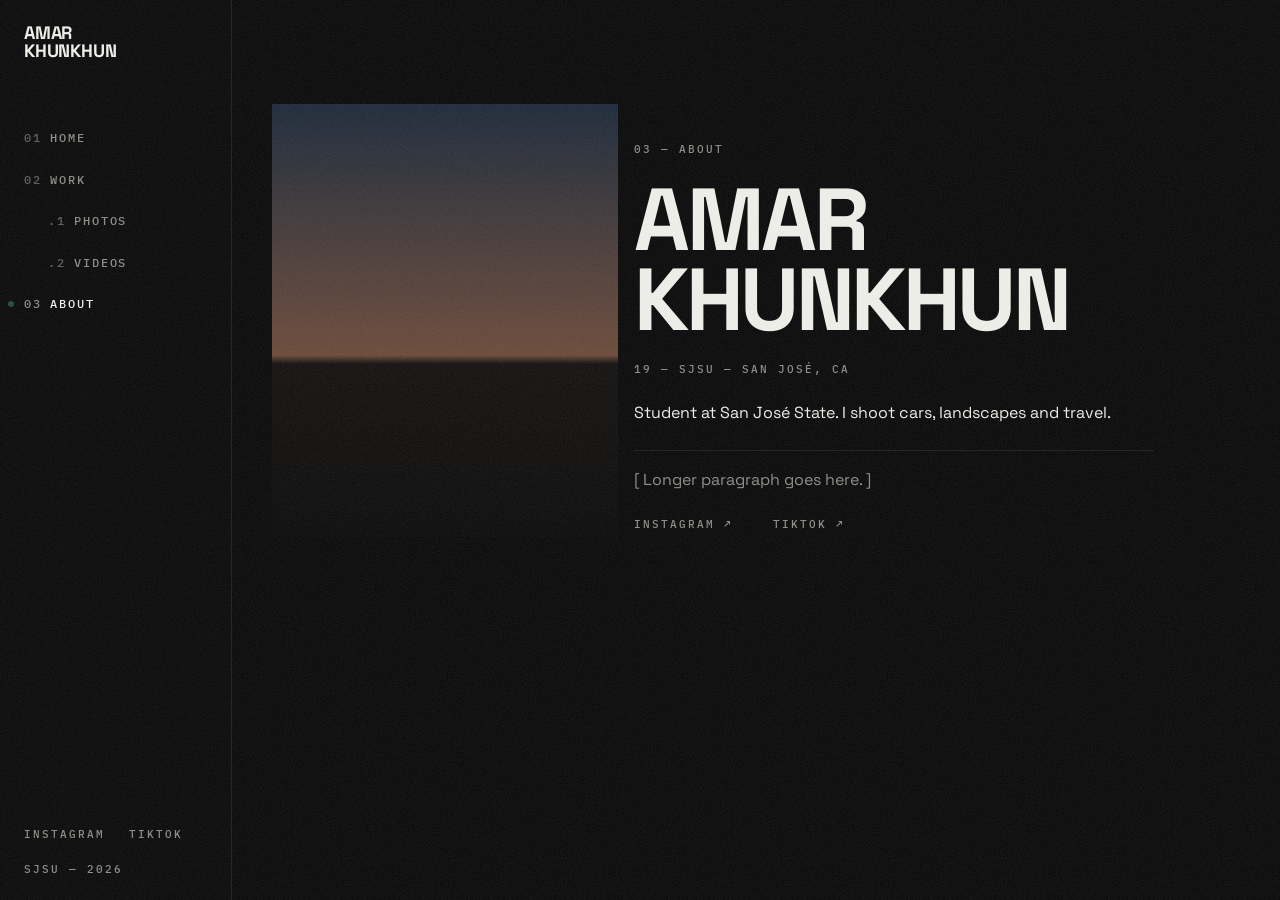
==== about/index.html @ ba5ad930 "First version of the portfolio site Co-Authored-By: Claude Opus 5.5 <noreply@anthropic.com> Claude-S" ====
<!doctype html>
<html lang="en">
<head>
<meta charset="utf-8">
<meta name="viewport" content="width=device-width, initial-scale=1, viewport-fit=cover">
<title>Amar Khunkhun — About</title>
<meta name="description" content="Photos and video by Amar Khunkhun. Cars, landscapes and travel.">
<meta name="theme-color" content="#0a0a0a">
<meta property="og:title" content="Amar Khunkhun — About">
<meta property="og:description" content="Photos and video by Amar Khunkhun. Cars, landscapes and travel.">
<meta property="og:type" content="website">
<!-- add your own social preview image: <meta property="og:image" content="https://YOUR-DOMAIN/media/og.jpg"> -->
<link rel="icon" href="data:image/svg+xml,%3Csvg xmlns='http://www.w3.org/2000/svg' viewBox='0 0 32 32'%3E%3Crect width='32' height='32' fill='%230f2a1d'/%3E%3Crect x='6' y='0' width='4' height='20' fill='%231e4d35'/%3E%3Crect x='14' y='12' width='4' height='20' fill='%231e4d35'/%3E%3Crect x='22' y='0' width='4' height='14' fill='%231e4d35'/%3E%3C/svg%3E">
<link rel="preconnect" href="https://fonts.googleapis.com">
<link rel="preconnect" href="https://fonts.gstatic.com" crossorigin>
<link rel="stylesheet" href="../tokens.css">
<link rel="stylesheet" href="../styles.css">
<script>try{if(sessionStorage.getItem('ak-cut'))document.documentElement.classList.add('ak-incoming')}catch(e){}</script>
</head>
<body class="ak" data-page="about" data-root="../">
<a class="ak-skip" href="#main">Skip to content</a>

<aside class="ak-rail">
  <div>
    <a class="ak-rail__name" href=".././" data-cut="Home" data-frame="01"><span>Amar</span><span>Khunkhun</span></a>
    <ul class="ak-nav" aria-label="Main">
      <li><a class="ak-nav__link" href=".././" data-cut="Home" data-frame="01"><i>01</i>Home</a></li>
      <li><span class="ak-nav__link ak-nav__group"><i>02</i>Work</span>
        <ul>
          <li><a class="ak-nav__link" href="../photos/" data-cut="Photos" data-frame="02.1"><i>.1</i>Photos</a></li>
          <li><a class="ak-nav__link" href="../videos/" data-cut="Videos" data-frame="02.2"><i>.2</i>Videos</a></li>
        </ul>
      </li>
      <li><a class="ak-nav__link" href="../about/" data-cut="About" data-frame="03" aria-current="page"><i>03</i>About</a></li>
    </ul>
  </div>
  <div class="ak-rail__foot">
    <div class="ak-rail__social"><a class="ak-link" href="#" data-link="instagram">Instagram</a><a class="ak-link" href="#" data-link="tiktok">TikTok</a></div>
    <span class="ak-label">SJSU — 2026</span>
  </div>
</aside>

<header class="ak-bar" data-open="false">
  <a class="ak-bar__name" href=".././" data-cut="Home" data-frame="01">Amar Khunkhun</a>
  <button class="ak-bar__btn" aria-expanded="false" aria-controls="menu">Menu</button>
</header>
<nav class="ak-menu" id="menu" data-open="false" aria-label="Main">
  <ul class="ak-menu__list">
    <li><a class="ak-menu__link" href=".././" data-cut="Home" data-frame="01"><i>01</i>Home</a></li>
    <li><span class="ak-menu__link"><i>02</i>Work</span>
      <div class="ak-menu__sub"><a class="" href="../photos/" data-cut="Photos" data-frame="02.1">Photos</a><a class="" href="../videos/" data-cut="Videos" data-frame="02.2">Videos</a></div></li>
    <li><a class="ak-menu__link" href="../about/" data-cut="About" data-frame="03" aria-current="page"><i>03</i>About</a></li>
  </ul>
  <div class="ak-menu__foot"><a class="ak-label" href="#" data-link="instagram">Instagram ↗</a><a class="ak-label" href="#" data-link="tiktok">TikTok ↗</a></div>
</nav>

<main class="ak-page" id="main">
  <section class="ak-about ak-head">
    <!-- The portrait comes from media.js → about.portrait. This div is the placeholder. -->
    <div class="ak-about__portrait ak-ph" data-tone="dusk" role="img" aria-label="Portrait placeholder"></div>
    <div class="ak-about__text">
      <span class="ak-label">03 — About</span>
      <h1 class="ak-title">Amar<br>Khunkhun</h1>
      <span class="ak-label">19 — SJSU — San José, CA</span>
      <p>Student at San José State. I shoot cars, landscapes and travel.</p>
      <!-- YOUR LONGER PARAGRAPH: replace the line below. Keep it under ~80 words. -->
      <p class="ak-about__later">[ Longer paragraph goes here. ]</p>
      <div class="ak-about__links"><a class="ak-link" href="#" data-link="instagram">Instagram ↗</a><a class="ak-link" href="#" data-link="tiktok">TikTok ↗</a></div>
    </div>
  </section>
</main>

<div class="ak-grain" aria-hidden="true"></div>
<div class="ak-shutter" data-state="idle" aria-hidden="true">
  <div class="ak-shutter__blades"><i></i><i></i><i></i><i></i><i></i></div>
  <div class="ak-letterbox"></div>
  <div class="ak-shutter__slate"><span class="ak-shutter__frame"></span><span class="ak-slate ak-shutter__word"></span></div>
</div>

<script src="../media.js"></script>
<script src="../main.js"></script>
</body>
</html>
---- tokens.css ----
/* tokens.css — generated from the design system. Edit values here to retheme the whole site. */
:root {

  /* color */
  --ground: #0a0a0a;
  --ground-raised: #121212;
  --letterbox: #000000;
  --line: #1f1f1d;
  --ink: #edede8;
  --ink-muted: #8c8c86;
  --ink-faint: #5e5e59;
  --green-900: #0f2a1d;
  --green-700: #1e4d35;
  --scrim: rgba(10, 10, 10, 0.99);
  --focus: var(--ink);

  /* type */
  --font-sans: "Space Grotesk", "Helvetica Neue", Arial, sans-serif;
  --font-mono: "IBM Plex Mono", "Courier New", ui-monospace, monospace;

  /* spacing */
  --space-1: 4px;
  --space-2: 8px;
  --space-3: 16px;
  --space-4: 24px;
  --space-5: 40px;
  --space-6: 64px;
  --space-7: 128px;

  /* radius */
  --radius-0: 0px;
  --radius-dot: 50%;

  /* duration */
  --dur-snap: 120ms;
  --dur-cut: 220ms;
  --dur-hold: 160ms;
  --dur-open: 260ms;
  --dur-fade: 200ms;

  /* easing */
  --ease-snap: cubic-bezier(0.7, 0, 0.2, 1);
  --ease-out: cubic-bezier(0.16, 1, 0.3, 1);
  --ease-linear: linear;

  /* layout */
  --rail-width: 232px;
  --bar-height: 56px;
  --letterbox-height: 10vh;
  --row-height: 320px;
  --bp-desktop: 900px;

  /* opacity */
  --grain-opacity: 0.07;
  --hero-dim: 0.82;

  /* zIndex */
  --z-grain: 90;
  --z-rail: 50;
  --z-overlay: 70;
  --z-shutter: 100;
}
---- styles.css ----
@import url("https://fonts.googleapis.com/css2?family=IBM+Plex+Mono:wght@400;500&family=Space+Grotesk:wght@400;500;700&display=swap");

/* ============================================================
   AMAR KHUNKHUN — component styles
   Every value comes from tokens.css. Fallbacks are only there
   so this file still works if it is copied into the real site
   before tokens.css is.
   ============================================================ */

.ak {
  margin: 0;
  background: var(--ground, #0a0a0a);
  color: var(--ink, #edede8);
  font-family: var(--font-sans);
  font-size: 16px;
  line-height: 1.6;
  -webkit-font-smoothing: antialiased;
  text-rendering: optimizeLegibility;
}
.ak *, .ak *::before, .ak *::after { box-sizing: border-box; }
:where(.ak) a { color: inherit; text-decoration: none; }
:where(.ak) button { font: inherit; color: inherit; background: none; border: 0; padding: 0; cursor: pointer; }
.ak :focus-visible { outline: 1px solid var(--focus, #edede8); outline-offset: 3px; border-radius: var(--radius-0); }

/* ---------- mono language ---------- */
.ak-label, .ak-nav__link, .ak-counter, .ak-slate {
  font-family: var(--font-mono);
  text-transform: uppercase;
  font-variant-numeric: tabular-nums;
}
.ak-label   { font-size: 11px; line-height: 1.2; font-weight: 500; letter-spacing: .18em; color: var(--ink-muted); }
.ak-counter { font-size: 12px; line-height: 1;   font-weight: 400; letter-spacing: .12em; color: var(--ink-muted); }
.ak-slate   { font-size: 14px; line-height: 1;   font-weight: 500; letter-spacing: .32em; color: var(--ink); }
.ak-label--ink, .ak-counter--ink { color: var(--ink); }

.ak-link {
  font-family: var(--font-mono); font-size: 11px; font-weight: 500; letter-spacing: .18em;
  text-transform: uppercase; color: var(--ink-muted);
  background-image: linear-gradient(var(--green-700), var(--green-700));
  background-size: 0 1px; background-repeat: no-repeat; background-position: 0 100%;
  padding-bottom: 3px;
  transition: color var(--dur-snap) var(--ease-snap), background-size var(--dur-cut) var(--ease-snap);
}
.ak-link:hover { color: var(--ink); background-size: 100% 1px; }

.ak-title {
  font-family: var(--font-sans); font-weight: 700; text-transform: uppercase;
  font-size: 88px; line-height: .9; letter-spacing: -.04em; margin: 0;
}
@media (max-width: 899px) { .ak-title { font-size: 48px; } }

/* ---------- film grain ---------- */
.ak-grain {
  position: fixed; inset: -50%; width: 200%; height: 200%;
  pointer-events: none; z-index: var(--z-grain, 90);
  opacity: var(--grain-opacity, .07);
  background-image: url("data:image/svg+xml;utf8,<svg xmlns='http://www.w3.org/2000/svg' width='220' height='220'><filter id='n'><feTurbulence type='fractalNoise' baseFrequency='.85' numOctaves='2' stitchTiles='stitch'/><feColorMatrix values='0 0 0 0 1  0 0 0 0 1  0 0 0 0 1  0 0 0 1.4 -.2'/></filter><rect width='100%' height='100%' filter='url(%23n)'/></svg>");
  animation: ak-grain 1s steps(8) infinite;
}
.ak-grain--contained { position: absolute; }
@keyframes ak-grain {
  0%   { transform: translate(0, 0); }
  12%  { transform: translate(-6%, 4%); }
  25%  { transform: translate(4%, -8%); }
  37%  { transform: translate(-10%, -2%); }
  50%  { transform: translate(8%, 6%); }
  62%  { transform: translate(-2%, 10%); }
  75%  { transform: translate(10%, -4%); }
  87%  { transform: translate(-8%, -10%); }
  100% { transform: translate(0, 0); }
}

/* ---------- letterbox ---------- */
.ak-letterbox { position: absolute; inset: 0; pointer-events: none; z-index: 3; }
.ak-letterbox::before, .ak-letterbox::after {
  content: ""; position: absolute; left: 0; right: 0;
  height: var(--lb-h, var(--letterbox-height, 10vh));
  background: var(--letterbox);
  transition: transform var(--dur-cut) var(--ease-snap);
}
.ak-letterbox::before { top: 0; }
.ak-letterbox::after  { bottom: 0; }
.ak-letterbox[data-open="false"]::before { transform: translateY(-100%); }
.ak-letterbox[data-open="false"]::after  { transform: translateY(100%); }

/* ---------- placeholder media (delete once real files exist) ---------- */
.ak-ph { background: var(--ground-raised); position: relative; overflow: hidden; }
.ak-ph[data-tone="dusk"]   { background: linear-gradient(180deg, #1d2a3a 0%, #6b4a3a 58%, #141210 60%, #0c0c0c 100%); }
.ak-ph[data-tone="desert"] { background: linear-gradient(180deg, #c98a4b 0%, #e2b277 40%, #3a2a1c 41%, #1a140f 100%); }
.ak-ph[data-tone="forest"] { background: linear-gradient(170deg, #0f2a1d 0%, #2f5a3e 45%, #0a1610 100%); }
.ak-ph[data-tone="neon"]   { background: radial-gradient(60% 40% at 30% 70%, #d23a3a 0%, transparent 70%), radial-gradient(40% 30% at 75% 40%, #2a6fd2 0%, transparent 70%), #0b0b10; }
.ak-ph[data-tone="snow"]   { background: linear-gradient(180deg, #9fb3c6 0%, #dfe6ec 55%, #6d7a86 56%, #2a3036 100%); }
.ak-ph[data-tone="ocean"]  { background: linear-gradient(180deg, #8ec5d6 0%, #3a7d9a 50%, #0d2c3d 51%, #061a24 100%); }
.ak-ph[data-tone="night"]  { background: radial-gradient(30% 20% at 50% 80%, #f0c070 0%, transparent 80%), linear-gradient(180deg, #05070c, #10141c); }
.ak-ph[data-tone="rust"]   { background: linear-gradient(135deg, #3b1d12 0%, #a14a24 50%, #241510 100%); }
.ak-ph--moving { background-size: 200% 200% !important; animation: ak-drift 6s linear infinite; }
@keyframes ak-drift { 0% { background-position: 0% 50%; } 50% { background-position: 100% 50%; } 100% { background-position: 0% 50%; } }

/* ---------- left rail (desktop) ---------- */
.ak-rail {
  position: fixed; top: 0; left: 0; bottom: 0; width: var(--rail-width, 232px);
  padding: var(--space-4); display: flex; flex-direction: column; justify-content: space-between;
  border-right: 1px solid var(--line); background: var(--ground); z-index: var(--z-rail, 50);
}
.ak-rail--contained { position: absolute; }
.ak-rail__name { font-weight: 700; font-size: 18px; line-height: 1; letter-spacing: -.01em; text-transform: uppercase; display: block; }
.ak-rail__name span { display: block; }
.ak-nav { list-style: none; margin: var(--space-6) 0 0; padding: 0; display: grid; gap: var(--space-3); }
.ak-nav ul { list-style: none; margin: var(--space-3) 0 0; padding: 0 0 0 var(--space-4); display: grid; gap: var(--space-3); }
.ak-nav__link {
  font-size: 12px; line-height: 1; font-weight: 500; letter-spacing: .16em;
  color: var(--ink-muted); display: inline-flex; gap: var(--space-2); align-items: center; position: relative;
  transition: color var(--dur-snap) var(--ease-snap);
}
.ak-nav__link i { font-style: normal; color: var(--ink-faint); transition: color var(--dur-snap) var(--ease-snap); }
.ak-nav__link:hover, .ak-nav__link:hover i { color: var(--ink); }
.ak-nav__link[aria-current="page"] { color: var(--ink); }
.ak-nav__link[aria-current="page"] i { color: var(--ink-muted); }
.ak-nav__link[aria-current="page"]::before {
  content: ""; position: absolute; left: calc(-1 * var(--space-3)); top: 50%;
  width: 6px; height: 6px; margin-top: -3px; border-radius: var(--radius-dot); background: var(--green-700);
}
.ak-nav__group { color: var(--ink-muted); }
.ak-rail__foot { display: grid; gap: var(--space-3); }
.ak-rail__social { display: flex; gap: var(--space-4); }
@media (max-width: 899px) { .ak-rail:not(.ak-rail--force) { display: none; } }

/* ---------- mobile bar + full-screen menu ---------- */
.ak-bar {
  position: fixed; top: 0; left: 0; right: 0; height: var(--bar-height, 56px);
  padding: 0 var(--space-3); display: flex; align-items: center; justify-content: space-between;
  background: var(--ground); border-bottom: 1px solid var(--line); z-index: calc(var(--z-overlay, 70) + 1);
}
.ak-bar--contained { position: absolute; }
.ak-bar__name { font-weight: 700; font-size: 18px; letter-spacing: -.01em; text-transform: uppercase; }
.ak-bar__btn { font-family: var(--font-mono); font-size: 12px; letter-spacing: .16em; text-transform: uppercase; padding: 12px 0 12px 16px; min-height: 44px; }
.ak-bar[data-open="true"] { background: var(--green-900); border-color: transparent; }
@media (min-width: 900px) { .ak-bar:not(.ak-bar--force) { display: none; } }

.ak-menu {
  position: fixed; inset: 0; z-index: var(--z-overlay, 70); background: var(--green-900);
  padding: calc(var(--bar-height, 56px) + var(--space-6)) var(--space-3) var(--space-4);
  display: flex; flex-direction: column; justify-content: space-between;
  transform: translateY(-100%); visibility: hidden;
  transition: transform var(--dur-cut) var(--ease-snap), visibility 0s linear var(--dur-cut);
}
.ak-menu--contained { position: absolute; }
.ak-menu[data-open="true"] { transform: none; visibility: visible; transition: transform var(--dur-cut) var(--ease-snap), visibility 0s; }
.ak-menu__list { list-style: none; margin: 0; padding: 0; display: grid; gap: var(--space-3); }
.ak-menu__link { display: flex; align-items: baseline; gap: var(--space-3); font-weight: 700; font-size: 56px; line-height: 1; letter-spacing: -.035em; text-transform: uppercase; }
.ak-menu__link i { font-style: normal; font-family: var(--font-mono); font-size: 12px; font-weight: 500; letter-spacing: .16em; color: var(--ink); opacity: .9; }
.ak-menu__sub { display: flex; gap: var(--space-4); padding-left: 40px; }
.ak-menu__sub a { font-family: var(--font-mono); font-size: 12px; letter-spacing: .16em; text-transform: uppercase; padding: 10px 0; }
.ak-menu__foot { display: flex; justify-content: space-between; }
.ak-menu__foot .ak-label { color: var(--ink); }

/* ---------- shutter transition ---------- */
.ak-shutter { position: fixed; inset: 0; z-index: var(--z-shutter, 100); pointer-events: none; visibility: hidden; }
.ak-shutter--contained { position: absolute; }
.ak-shutter[data-state]:not([data-state="idle"]) { visibility: visible; pointer-events: all; }
.ak-shutter__blades { position: absolute; inset: 0; display: grid; grid-template-columns: repeat(5, 1fr); }
.ak-shutter__blades i {
  display: block; background: var(--green-900); position: relative;
  transform: scaleY(0); transform-origin: 50% 0;
  transition: transform 140ms var(--ease-snap);
}
.ak-shutter__blades i:nth-child(even) { transform-origin: 50% 100%; }
.ak-shutter__blades i::after { /* leading edge */
  content: ""; position: absolute; left: 0; right: 0; bottom: 0; height: 2px; background: var(--green-700);
}
.ak-shutter__blades i:nth-child(even)::after { top: 0; bottom: auto; }
.ak-shutter__blades i:nth-child(1) { transition-delay: 0ms; }
.ak-shutter__blades i:nth-child(2) { transition-delay: 20ms; }
.ak-shutter__blades i:nth-child(3) { transition-delay: 40ms; }
.ak-shutter__blades i:nth-child(4) { transition-delay: 60ms; }
.ak-shutter__blades i:nth-child(5) { transition-delay: 80ms; }
.ak-shutter[data-state="closing"] .ak-shutter__blades i,
.ak-shutter[data-state="shut"] .ak-shutter__blades i { transform: scaleY(1); }
/* opening: blades keep travelling the same way they came in */
.ak-shutter[data-state="opening"] .ak-shutter__blades i { transform: scaleY(0); transform-origin: 50% 100%; transition-duration: 180ms; }
.ak-shutter[data-state="opening"] .ak-shutter__blades i:nth-child(even) { transform-origin: 50% 0; }
.ak-shutter[data-state="opening"] .ak-shutter__blades i::after { display: none; }

.ak-shutter .ak-letterbox::before, .ak-shutter .ak-letterbox::after { z-index: 2; }
.ak-shutter[data-state="idle"] .ak-letterbox::before, .ak-shutter[data-state="opening"] .ak-letterbox::before { transform: translateY(-100%); }
.ak-shutter[data-state="idle"] .ak-letterbox::after,  .ak-shutter[data-state="opening"] .ak-letterbox::after  { transform: translateY(100%); }

.ak-shutter__slate {
  position: absolute; inset: 0; display: grid; place-content: center; justify-items: center; gap: var(--space-3);
  opacity: 0; z-index: 4;
}
.ak-shutter[data-state="shut"] .ak-shutter__slate { opacity: 1; }
.ak-shutter__frame { font-family: var(--font-mono); font-size: 11px; letter-spacing: .18em; color: var(--ink); opacity: .7; }
.ak-shutter__word::after { content: "_"; animation: ak-caret 160ms steps(1) infinite; margin-left: 2px; }
@keyframes ak-caret { 50% { opacity: 0; } }

/* ---------- hero (signature scroll) ---------- */
.ak-hero { position: relative; height: 320vh; height: calc(var(--stage-h, 100svh) * 3.2); --p: 0; }
.ak-hero__stage { position: sticky; top: 0; height: var(--stage-h, 100svh); overflow: hidden; background: var(--ground); }
.ak-hero__video, .ak-hero__video video { position: absolute; inset: 0; width: 100%; height: 100%; object-fit: cover; }
.ak-hero {
  --a: clamp(0, calc(var(--p) / .3), 1);              /* push in */
  --b: clamp(0, calc((var(--p) - .25) / .45), 1);     /* split */
  --c: clamp(0, calc((var(--p) - .62) / .33), 1);     /* work rises */
}
.ak-hero__video { transform: scale(calc(1 + .08 * var(--a))); }
.ak-hero__dim { position: absolute; inset: 0; background: var(--ground); opacity: calc(var(--hero-dim, .82) * max(var(--a) * .35, var(--b))); }
.ak-hero__name {
  position: absolute; inset: 0; display: grid; place-content: center; z-index: 2;
  font-weight: 700; text-transform: uppercase; letter-spacing: -.045em; line-height: .84;
  font-size: min(168px, 15.5vw); text-align: center; white-space: nowrap;
  transform: scale(calc(1 + .22 * var(--a)));
}
.ak-hero__name span { display: block; will-change: transform; }
.ak-hero__first { transform: translateX(calc(var(--b) * -110vw)); }
.ak-hero__last  { transform: translateX(calc(var(--b) * 110vw)); }
.ak-hero__hud { position: absolute; left: var(--space-4); right: var(--space-4); z-index: 4; display: flex; justify-content: space-between; }
.ak-hero__hud--top { top: calc(var(--lb-h, var(--letterbox-height)) + var(--space-3)); }
.ak-hero__hud--bottom { bottom: calc(var(--lb-h, var(--letterbox-height)) + var(--space-3)); }
.ak-hero__hud .ak-label { color: var(--ink); }
.ak-hero__hint { opacity: calc(1 - var(--a) * 3); }
.ak-hero__work {
  position: absolute; left: 0; right: 0; bottom: 0; top: var(--lb-h, var(--letterbox-height)); z-index: 2;
  padding: var(--space-5) var(--space-5) calc(var(--lb-h, var(--letterbox-height)) + var(--space-4));
  display: flex; flex-direction: column; justify-content: flex-end; gap: var(--space-3);
  transform: translateY(calc((1 - var(--c)) * 100%)); opacity: var(--c);
}
.ak-hero__strip { display: grid; grid-template-columns: 1.5fr .67fr 1.5fr 1fr; gap: var(--space-2); height: 46%; }
.ak-hero__strip > * { height: 100%; }
.ak-hero__worknav { display: flex; justify-content: space-between; align-items: baseline; }
@media (max-width: 899px) {
  .ak-hero__name { font-size: 14.5vw; }
  .ak-hero__strip { grid-template-columns: 1fr 1fr; height: 52%; }
  .ak-hero__strip > :nth-child(n+3) { display: none; }
  .ak-hero__work { padding-left: var(--space-3); padding-right: var(--space-3); }
}

/* ---------- photo grid (justified rows, no cropping) ---------- */
.ak-grid { display: flex; flex-wrap: wrap; gap: var(--space-2); }
.ak-grid > * { flex: 0 0 auto; }
.ak-tile { display: block; position: relative; overflow: hidden; background: var(--ground-raised); cursor: pointer; }
.ak-tile img, .ak-tile video { display: block; width: 100%; height: 100%; object-fit: cover; }
.ak-tile::after {
  content: ""; position: absolute; inset: 0; box-shadow: inset 0 0 0 0 var(--green-700);
  transition: box-shadow var(--dur-snap) var(--ease-snap); pointer-events: none;
}
.ak-tile:hover::after, .ak-tile:focus-visible::after { box-shadow: inset 0 0 0 2px var(--green-700); }
.ak-tile:focus-visible { outline-offset: 2px; }

/* ---------- lightbox ---------- */
.ak-lightbox {
  position: fixed; inset: 0; z-index: var(--z-overlay, 70); background: var(--scrim);
  display: grid; grid-template-rows: auto 1fr auto; padding: var(--space-4);
  opacity: 0; visibility: hidden;
  transition: opacity var(--dur-cut) var(--ease-snap), visibility 0s linear var(--dur-cut);
  touch-action: pan-y;
}
.ak-lightbox--contained { position: absolute; }
body .ak-lightbox, body .ak-player { z-index: calc(var(--z-overlay, 70) + 2); } /* above the mobile bar */
.ak-lightbox[data-open="true"] { opacity: 1; visibility: visible; transition: opacity var(--dur-cut) var(--ease-snap), visibility 0s; }
.ak-lightbox__top, .ak-lightbox__bottom { display: flex; justify-content: space-between; align-items: center; min-height: 44px; }
.ak-lightbox__stage { position: relative; display: grid; place-items: center; min-height: 0; margin: var(--space-3) 0; container-type: size; }
/* --r = width / height, from media.js. The frame fits the stage without cropping. */
.ak-lightbox__img { display: block; aspect-ratio: var(--r, 1.5); width: min(100cqw, calc(100cqh * var(--r, 1.5))); height: auto; object-fit: contain; }
.ak-lightbox__img.is-in { animation: ak-in var(--dur-cut) var(--ease-out); }
@keyframes ak-in { from { opacity: 0; transform: scale(.985); } to { opacity: 1; transform: none; } }
.ak-lightbox__btn { font-family: var(--font-mono); font-size: 11px; letter-spacing: .18em; text-transform: uppercase; color: var(--ink-muted); min-height: 44px; padding: 0 4px; transition: color var(--dur-snap) var(--ease-snap); }
.ak-lightbox__btn:hover { color: var(--ink); }
.ak-lightbox__btn[disabled] { color: var(--ink-faint); cursor: default; }
@media (max-width: 899px) { .ak-lightbox { padding: var(--space-3); } .ak-lightbox__nav { display: none; } }

/* ---------- videos ---------- */
.ak-section-head { display: flex; align-items: baseline; gap: var(--space-3); margin: 0 0 var(--space-4); }
.ak-section-head::after { content: ""; flex: 1; height: 1px; background: var(--line); transform: translateY(-4px); }
.ak-vtile { container-type: inline-size; }
@container (max-width: 220px) { .ak-vtile .ak-vtile__meta { flex-direction: column; align-items: flex-start; gap: var(--space-2); } }
.ak-vtile .ak-vtile__preview { position: absolute; inset: 0; opacity: 0; transition: opacity var(--dur-snap) var(--ease-snap); }
.ak-vtile.is-playing .ak-vtile__preview { opacity: 1; }
.ak-vtile__meta {
  position: absolute; left: var(--space-3); right: var(--space-3); bottom: var(--space-3); z-index: 2;
  display: flex; justify-content: space-between; align-items: center;
}
.ak-vtile__meta .ak-counter { color: var(--ink); text-shadow: 0 0 12px rgba(0, 0, 0, .8); }
.ak-vtile__rec { display: inline-flex; align-items: center; gap: var(--space-2); }
.ak-vtile__rec::before { content: ""; width: 6px; height: 6px; border-radius: var(--radius-dot); background: var(--ink); opacity: .9; }
.ak-vtile.is-playing .ak-vtile__rec::before { animation: ak-caret 600ms steps(1) infinite; }

.ak-player {
  position: fixed; inset: 0; z-index: var(--z-overlay, 70); background: var(--letterbox);
  display: grid; grid-template-rows: auto 1fr auto; padding: var(--space-4);
}
.ak-player--contained { position: absolute; }
.ak-player[hidden] { display: none; }
.ak-player__frame { position: relative; display: grid; place-items: center; min-height: 0; margin: var(--space-3) 0; container-type: size; }
.ak-player__frame > * { display: block; aspect-ratio: var(--r, 1.7778); width: min(100cqw, calc(100cqh * var(--r, 1.7778))); height: auto; background: var(--letterbox); }
.ak-player__top, .ak-player__bottom { display: flex; justify-content: space-between; align-items: center; min-height: 44px; }

/* ---------- about ---------- */
.ak-about { display: grid; grid-template-columns: minmax(0, 4fr) minmax(0, 7fr); gap: var(--space-6); align-items: end; }
.ak-about__portrait { aspect-ratio: 4 / 5; width: 100%; }
.ak-about__text { display: grid; gap: var(--space-4); max-width: 52ch; min-width: 0; }
.ak-about .ak-title { font-size: min(88px, 7.5vw); }
.ak-about__text p { margin: 0; }
.ak-about__later { color: var(--ink-muted); border-top: 1px solid var(--line); padding-top: var(--space-3); }
.ak-about__links { display: flex; gap: var(--space-5); }
@media (max-width: 899px) { .ak-about { grid-template-columns: 1fr; gap: var(--space-5); } .ak-about .ak-title { font-size: 48px; } }

/* ---------- reduced motion: swap movement for fades ---------- */
@media (prefers-reduced-motion: reduce) {
  .ak-grain { animation: none; }
  .ak-ph--moving { animation: none; }
  .ak-shutter__blades { display: none; }
  .ak-shutter { background: var(--ground); opacity: 0; transition: opacity var(--dur-fade) linear; }
  .ak-shutter[data-state="closing"], .ak-shutter[data-state="shut"] { opacity: 1; }
  .ak-shutter .ak-letterbox { display: none; }
  .ak-shutter__word::after { animation: none; }
  .ak-menu { transform: none; opacity: 0; transition: opacity var(--dur-fade) linear, visibility 0s linear var(--dur-fade); }
  .ak-menu[data-open="true"] { opacity: 1; transition: opacity var(--dur-fade) linear, visibility 0s; }
  .ak-hero__video, .ak-hero__name, .ak-hero__first, .ak-hero__last { transform: none; }
  .ak-hero__name { opacity: calc(1 - var(--b)); }
  .ak-hero__work { transform: none; }
  .ak-lightbox__img.is-in { animation: none; }
}

/* ============================================================
   SITE LAYOUT — page frame shared by every page
   ============================================================ */
html { background: var(--ground); scrollbar-color: var(--line) var(--ground); }
.ak-page { margin-left: var(--rail-width); min-height: 100svh; padding: var(--space-5) var(--space-5) var(--space-7); }
.ak-page--home { padding: 0; }
.ak-head { display: grid; gap: var(--space-3); margin: var(--space-6) 0 var(--space-6); }
.ak-section + .ak-section { margin-top: var(--space-6); }
.ak-skip { position: absolute; left: -9999px; top: 0; z-index: 200; background: var(--ink); color: var(--ground); padding: var(--space-2) var(--space-3); font-family: var(--font-mono); font-size: 12px; letter-spacing: .12em; text-transform: uppercase; }
.ak-skip:focus { left: var(--space-3); top: var(--space-3); }
.ak-404 { min-height: 80svh; display: grid; align-content: center; gap: var(--space-4); }
@media (max-width: 899px) {
  .ak-page { margin-left: 0; padding: calc(var(--bar-height) + var(--space-4)) var(--space-3) var(--space-6); }
  .ak-page--home { padding: 0; }
  .ak-head { margin-top: var(--space-4); }
}
/* hero sits beside the rail on desktop, so its vw-based moves stay inside it */
.ak-page--home .ak-hero__name { font-size: min(168px, 12.5vw); }
@media (max-width: 899px) { .ak-page--home .ak-hero__name { font-size: 14.5vw; } .ak-page--home .ak-hero { --lb-h: 8vh; } }

/* a page arriving behind a shutter starts shut, before any script runs */
.ak-incoming .ak-shutter { visibility: visible; }
.ak-incoming .ak-shutter__blades i { transform: scaleY(1); transition: none; }
.ak-incoming .ak-shutter .ak-letterbox::before, .ak-incoming .ak-shutter .ak-letterbox::after { transform: none; transition: none; }
@media (prefers-reduced-motion: reduce) { .ak-incoming .ak-shutter { opacity: 1; transition: none; } }
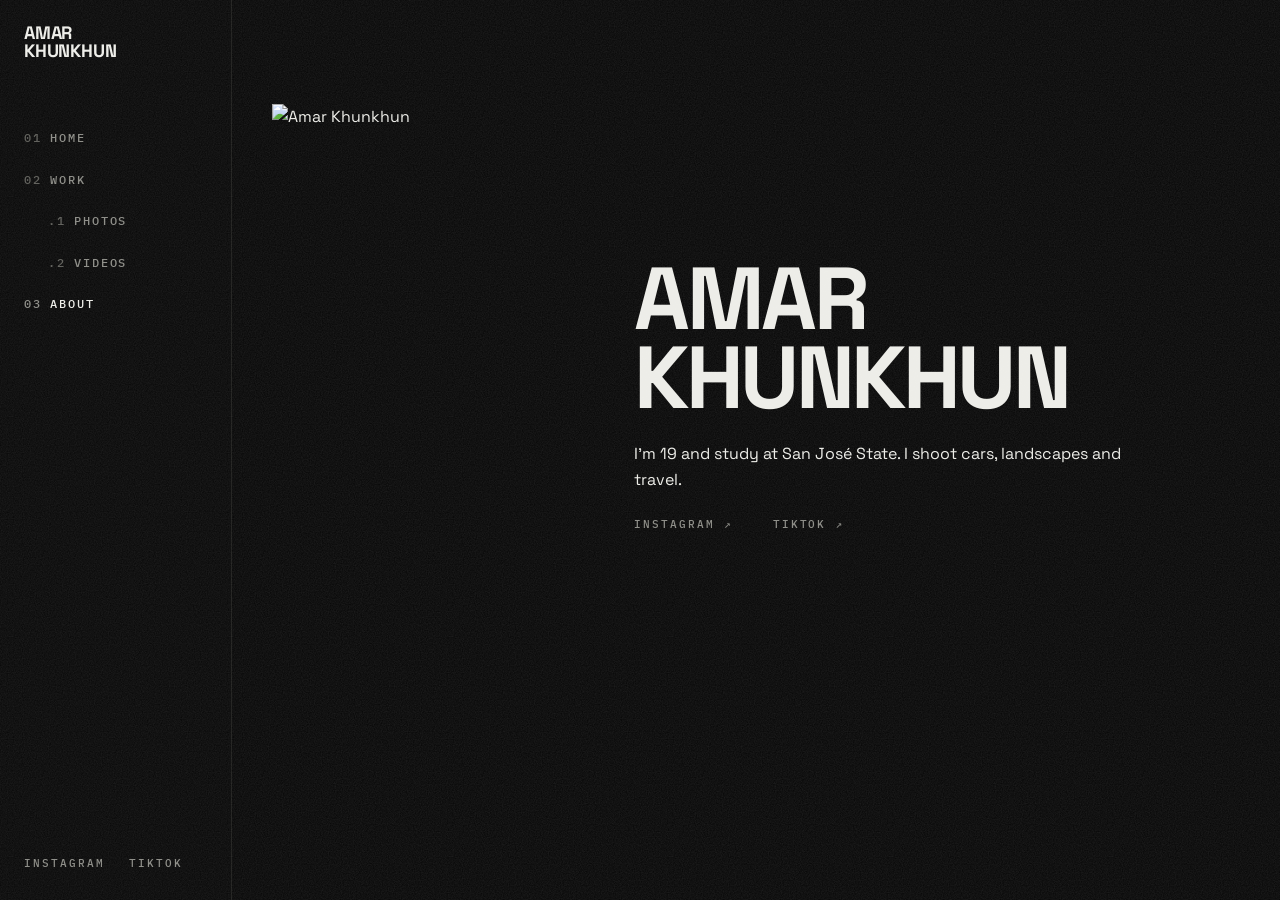
==== commit 56960e5c: "Design pass: self-hosted fonts, cleaner copy, real photo placeholders - Serve Space Grotesk and IBM " ====
--- a/about/index.html
+++ b/about/index.html
@@ -3,16 +3,16 @@
 <head>
 <meta charset="utf-8">
 <meta name="viewport" content="width=device-width, initial-scale=1, viewport-fit=cover">
-<title>Amar Khunkhun — About</title>
+<title>About | Amar Khunkhun</title>
 <meta name="description" content="Photos and video by Amar Khunkhun. Cars, landscapes and travel.">
 <meta name="theme-color" content="#0a0a0a">
-<meta property="og:title" content="Amar Khunkhun — About">
+<meta property="og:title" content="About | Amar Khunkhun">
 <meta property="og:description" content="Photos and video by Amar Khunkhun. Cars, landscapes and travel.">
 <meta property="og:type" content="website">
 <!-- add your own social preview image: <meta property="og:image" content="https://YOUR-DOMAIN/media/og.jpg"> -->
 <link rel="icon" href="data:image/svg+xml,%3Csvg xmlns='http://www.w3.org/2000/svg' viewBox='0 0 32 32'%3E%3Crect width='32' height='32' fill='%230f2a1d'/%3E%3Crect x='6' y='0' width='4' height='20' fill='%231e4d35'/%3E%3Crect x='14' y='12' width='4' height='20' fill='%231e4d35'/%3E%3Crect x='22' y='0' width='4' height='14' fill='%231e4d35'/%3E%3C/svg%3E">
-<link rel="preconnect" href="https://fonts.googleapis.com">
-<link rel="preconnect" href="https://fonts.gstatic.com" crossorigin>
+<link rel="preload" href="../fonts/space-grotesk-latin-700-normal.woff2" as="font" type="font/woff2" crossorigin>
+<link rel="preload" href="../fonts/ibm-plex-mono-latin-500-normal.woff2" as="font" type="font/woff2" crossorigin>
 <link rel="stylesheet" href="../tokens.css">
 <link rel="stylesheet" href="../styles.css">
 <script>try{if(sessionStorage.getItem('ak-cut'))document.documentElement.classList.add('ak-incoming')}catch(e){}</script>
@@ -36,7 +36,6 @@
   </div>
   <div class="ak-rail__foot">
     <div class="ak-rail__social"><a class="ak-link" href="#" data-link="instagram">Instagram</a><a class="ak-link" href="#" data-link="tiktok">TikTok</a></div>
-    <span class="ak-label">SJSU — 2026</span>
   </div>
 </aside>
 
@@ -56,15 +55,15 @@
 
 <main class="ak-page" id="main">
   <section class="ak-about ak-head">
-    <!-- The portrait comes from media.js → about.portrait. This div is the placeholder. -->
+    <!-- The portrait comes from media.js (about.portrait). This div shows until it loads. -->
     <div class="ak-about__portrait ak-ph" data-tone="dusk" role="img" aria-label="Portrait placeholder"></div>
     <div class="ak-about__text">
-      <span class="ak-label">03 — About</span>
       <h1 class="ak-title">Amar<br>Khunkhun</h1>
-      <span class="ak-label">19 — SJSU — San José, CA</span>
-      <p>Student at San José State. I shoot cars, landscapes and travel.</p>
-      <!-- YOUR LONGER PARAGRAPH: replace the line below. Keep it under ~80 words. -->
-      <p class="ak-about__later">[ Longer paragraph goes here. ]</p>
+      <p>I'm 19 and study at San José State. I shoot cars, landscapes and travel.</p>
+      <!-- YOUR LONGER PARAGRAPH: delete the two comment markers around the line below,
+           then write it. Keep it under ~80 words.
+      <p class="ak-about__later">Your longer paragraph.</p>
+      -->
       <div class="ak-about__links"><a class="ak-link" href="#" data-link="instagram">Instagram ↗</a><a class="ak-link" href="#" data-link="tiktok">TikTok ↗</a></div>
     </div>
   </section>
--- a/tokens.css
+++ b/tokens.css
@@ -1,4 +1,4 @@
-/* tokens.css — generated from the design system. Edit values here to retheme the whole site. */
+/* tokens.css: generated from the design system. Edit values here to retheme the whole site. */
 :root {
 
   /* color */
--- a/styles.css
+++ b/styles.css
@@ -1,7 +1,12 @@
-@import url("https://fonts.googleapis.com/css2?family=IBM+Plex+Mono:wght@400;500&family=Space+Grotesk:wght@400;500;700&display=swap");
+/* Fonts are self-hosted in /fonts (SIL Open Font License, see the LICENSE files there). */
+@font-face { font-family: "Space Grotesk"; src: url("fonts/space-grotesk-latin-400-normal.woff2") format("woff2"); font-weight: 400; font-style: normal; font-display: swap; }
+@font-face { font-family: "Space Grotesk"; src: url("fonts/space-grotesk-latin-500-normal.woff2") format("woff2"); font-weight: 500; font-style: normal; font-display: swap; }
+@font-face { font-family: "Space Grotesk"; src: url("fonts/space-grotesk-latin-700-normal.woff2") format("woff2"); font-weight: 700; font-style: normal; font-display: swap; }
+@font-face { font-family: "IBM Plex Mono"; src: url("fonts/ibm-plex-mono-latin-400-normal.woff2") format("woff2"); font-weight: 400; font-style: normal; font-display: swap; }
+@font-face { font-family: "IBM Plex Mono"; src: url("fonts/ibm-plex-mono-latin-500-normal.woff2") format("woff2"); font-weight: 500; font-style: normal; font-display: swap; }
 
 /* ============================================================
-   AMAR KHUNKHUN — component styles
+   AMAR KHUNKHUN: component styles
    Every value comes from tokens.css. Fallbacks are only there
    so this file still works if it is copied into the real site
    before tokens.css is.
@@ -116,10 +121,6 @@
 .ak-nav__link:hover, .ak-nav__link:hover i { color: var(--ink); }
 .ak-nav__link[aria-current="page"] { color: var(--ink); }
 .ak-nav__link[aria-current="page"] i { color: var(--ink-muted); }
-.ak-nav__link[aria-current="page"]::before {
-  content: ""; position: absolute; left: calc(-1 * var(--space-3)); top: 50%;
-  width: 6px; height: 6px; margin-top: -3px; border-radius: var(--radius-dot); background: var(--green-700);
-}
 .ak-nav__group { color: var(--ink-muted); }
 .ak-rail__foot { display: grid; gap: var(--space-3); }
 .ak-rail__social { display: flex; gap: var(--space-4); }
@@ -281,9 +282,6 @@
   display: flex; justify-content: space-between; align-items: center;
 }
 .ak-vtile__meta .ak-counter { color: var(--ink); text-shadow: 0 0 12px rgba(0, 0, 0, .8); }
-.ak-vtile__rec { display: inline-flex; align-items: center; gap: var(--space-2); }
-.ak-vtile__rec::before { content: ""; width: 6px; height: 6px; border-radius: var(--radius-dot); background: var(--ink); opacity: .9; }
-.ak-vtile.is-playing .ak-vtile__rec::before { animation: ak-caret 600ms steps(1) infinite; }
 
 .ak-player {
   position: fixed; inset: 0; z-index: var(--z-overlay, 70); background: var(--letterbox);
@@ -323,7 +321,7 @@
 }
 
 /* ============================================================
-   SITE LAYOUT — page frame shared by every page
+   SITE LAYOUT: page frame shared by every page
    ============================================================ */
 html { background: var(--ground); scrollbar-color: var(--line) var(--ground); }
 .ak-page { margin-left: var(--rail-width); min-height: 100svh; padding: var(--space-5) var(--space-5) var(--space-7); }
@@ -347,3 +345,32 @@
 .ak-incoming .ak-shutter__blades i { transform: scaleY(1); transition: none; }
 .ak-incoming .ak-shutter .ak-letterbox::before, .ak-incoming .ak-shutter .ak-letterbox::after { transform: none; transition: none; }
 @media (prefers-reduced-motion: reduce) { .ak-incoming .ak-shutter { opacity: 1; transition: none; } }
+
+/* ============================================================
+   REVISION 2
+   ============================================================ */
+
+/* Hero progress runs on the compositor where the browser supports
+   scroll-driven animations. main.js only listens to scroll as a
+   fallback for browsers that don't. */
+@property --p { syntax: "<number>"; inherits: true; initial-value: 0; }
+@keyframes ak-hero-progress { from { --p: 0; } to { --p: 1; } }
+@supports (animation-timeline: view()) {
+  .ak-hero { animation: ak-hero-progress linear both; animation-timeline: view(); animation-range: contain 0% contain 100%; }
+}
+
+/* thumbnails fade in once loaded; ground-raised holds their place until then */
+.ak-tile img { opacity: 0; transition: opacity var(--dur-cut) var(--ease-out); }
+.ak-tile img.is-loaded { opacity: 1; }
+img.ak-hero__video, img.ak-about__portrait { object-fit: cover; }
+
+/* tactile press */
+.ak-link:active, .ak-lightbox__btn:active, .ak-bar__btn:active, .ak-nav__link:active { transform: translateY(1px); }
+.ak-link, .ak-lightbox__btn, .ak-bar__btn { display: inline-block; }
+.ak-tile { transition: transform var(--dur-snap) var(--ease-snap); }
+.ak-tile:active { transform: scale(.995); }
+
+@media (prefers-reduced-motion: reduce) {
+  .ak-tile img { transition: none; }
+  .ak-tile:active { transform: none; }
+}
